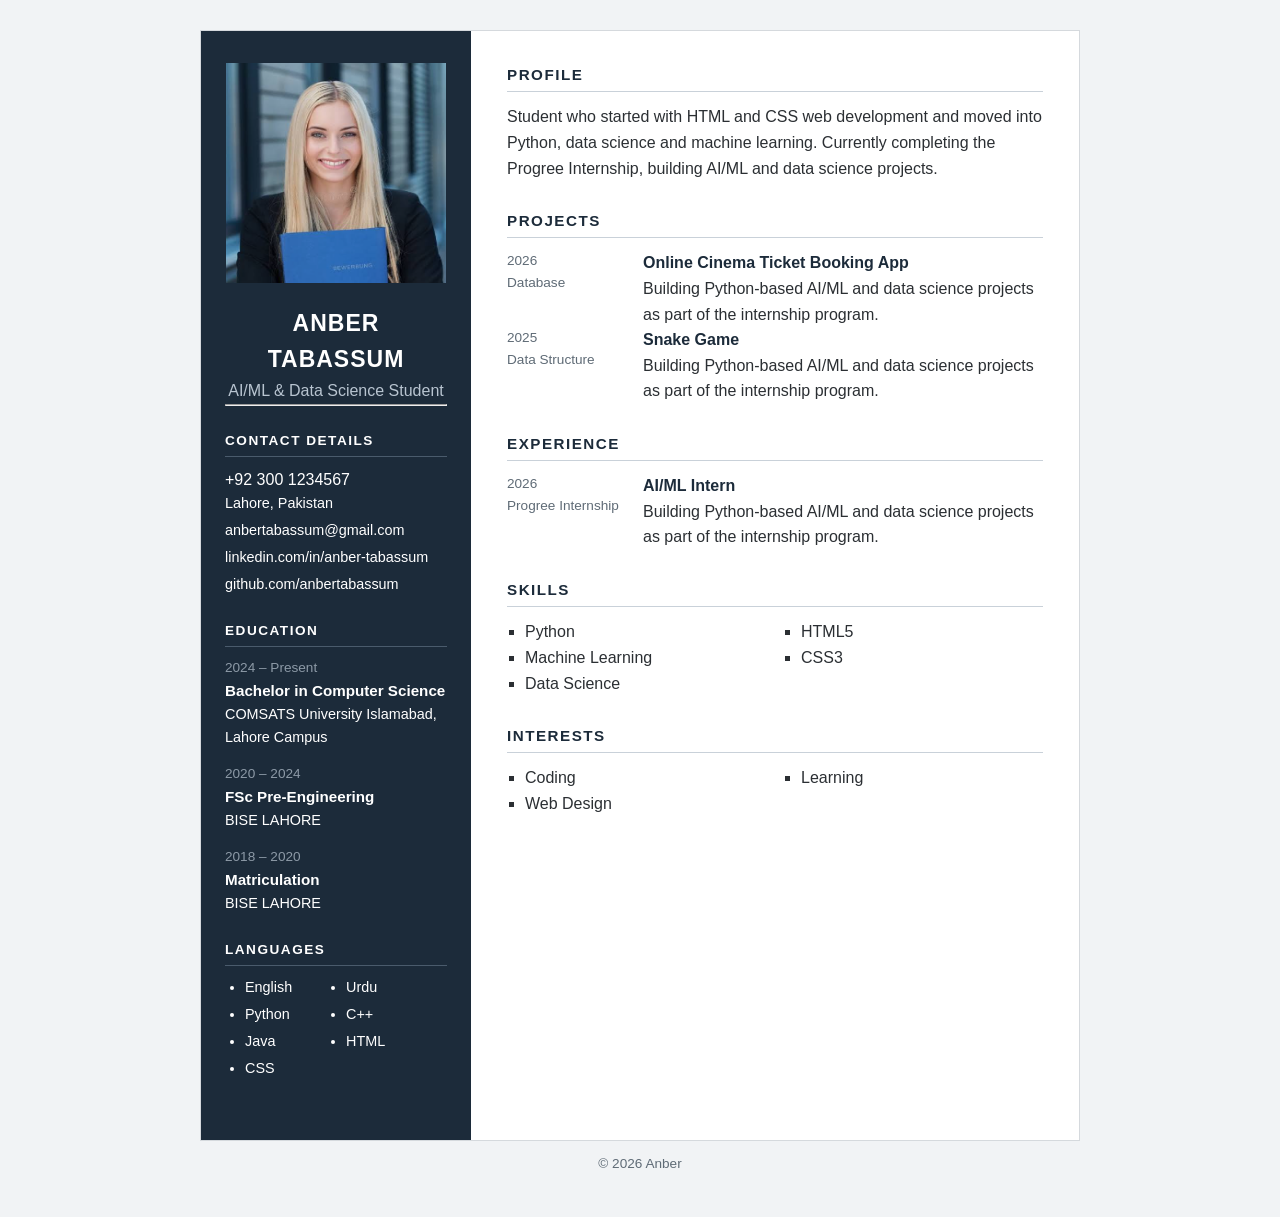
==== Assignment-1/index.html @ 2dcd3a91 "Add files via upload" ====
<!DOCTYPE html>
<html lang="en">
<head>
  <meta charset="UTF-8">
  <meta name="viewport" content="width=device-width, initial-scale=1">
  <title>Anber | CV</title>
  <link rel="stylesheet" href="styles.css">
</head>
<body>

  <div class="cv">

    <aside>
      <header>
        <img src="Capture.PNG" alt="Profile photo of Anber" width="220" height="220">
        <h1>Anber TABASSUM</h1>
        <p>AI/ML &amp; Data Science Student</p>
        <hr>
      </header>

      <section id="contact">
        <h2>Contact Details</h2>
        <ul>
          <p>+92 300 1234567</p>
          <li>Lahore, Pakistan</li>
          <li><a href="anbertabassum@gmail.com">anbertabassum@gmail.com</a></li>
          <li><a href="https://www.linkedin.com/in/anber-tabassum/">linkedin.com/in/anber-tabassum</a></li>
          <li><a href="https://github.com/anbertabassum6">github.com/anbertabassum</a></li>
        </ul>
      </section>

      <section id="education">
        <h2>Education</h2>

        <article>
          <p class="date">2024 – Present</p>
          <h3>Bachelor in Computer Science</h3>
          <p>COMSATS University Islamabad, Lahore Campus</p>
        </article>

        <article>
          <p class="date">2020 – 2024</p>
          <h3>FSc Pre-Engineering</h3>
          <p>BISE LAHORE</p>
        </article>

        <article>
          <p class="date">2018 – 2020</p>
          <h3>Matriculation</h3>
          <p>BISE LAHORE</p>
        </article>
      </section>

      <section id="languages">
        <h2>Languages</h2>
        <ul>
          <li>English</li>
          <li>Urdu</li>
          <li>Python</li>
          <li>C++</li>
          <li>Java</li>
          <li>HTML</li>
          <li>CSS</li>
        </ul>
      </section>
    </aside>

    <main>
      <section id="about">
        <h2>Profile</h2>
        <p>
          Student who started with HTML and CSS web development and moved into
          Python, data science and machine learning. Currently completing the
          Progree Internship, building AI/ML and data science projects.
        </p>
      </section>


      <section id="experience">
        <h2>PROJECTS</h2>

        <article>
          <p class="date">2026<br>Database</p>
          <div>
            <h3>Online Cinema Ticket Booking App</h3>
            <p>
              Building Python-based AI/ML and data science projects as part
              of the internship program.
            </p>
          </div>
        </article>

        <article>
          <p class="date">2025<br>Data Structure</p>
          <div>
            <h3>Snake Game</h3>
            <p>
              Building Python-based AI/ML and data science projects as part
              of the internship program.
            </p>
          </div>
        </article>
      </section>

      <section id="experience">
        <h2>Experience</h2>

        <article>
          <p class="date">2026<br>Progree Internship</p>
          <div>
            <h3>AI/ML Intern</h3>
            <p>
              Building Python-based AI/ML and data science projects as part
              of the internship program.
            </p>
          </div>
        </article>
      </section>

      <section id="skills">
        <h2>Skills</h2>
        <ul>
          <li>Python</li>
          <li>Machine Learning</li>
          <li>Data Science</li>
          <li>HTML5</li>
          <li>CSS3</li>
        </ul>
      </section>

      <section id="interest">
        <h2>Interests</h2>
        <ul>
          <li>Coding</li>
          <li>Web Design</li>
          <li>Learning</li>
        </ul>
      </section>
    </main>

  </div>

  <footer>
    <p>&copy; 2026 Anber</p>
  </footer>

</body>
</html>
---- Assignment-1/styles.css ----
/* Padding and border are included in an element's width */
* {
  box-sizing: border-box;
  margin: 0;
  padding: 0;
}

body {
  font-family: "Segoe UI", Arial, sans-serif;
  line-height: 1.6;
  color: #2b2f33;
  background-color: #f1f3f5;
}

ul {
  list-style: none;
}

/* Two columns: sidebar + main */
.cv {
  display: grid;
  grid-template-columns: 270px 1fr;
  max-width: 880px;
  margin: 30px auto 0;
  background-color: #ffffff;
  border: 1px solid #d5d9dd;
}

/* ---------- Sidebar ---------- */
aside {
  padding: 32px 24px;
  background-color: #1c2b3a;
  color: #ffffff;
}

header {
  margin-bottom: 24px;
  text-align: center;
}

header img {
  margin-bottom: 14px;
}

header h1 {
  font-size: 23px;
  font-weight: 600;
  letter-spacing: 1px;
  text-transform: uppercase;
}

header p {
  color: #b8c4d0;
}

aside section,
nav {
  margin-bottom: 24px;
}

aside h2 {
  margin-bottom: 10px;
  padding-bottom: 4px;
  border-bottom: 1px solid #4a5b6c;
  font-size: 0.85rem;
  letter-spacing: 1.5px;
  text-transform: uppercase;
}

aside li,
aside article p {
  font-size: 0.9rem;
  overflow-wrap: anywhere;
}

aside li {
  margin-bottom: 4px;
}

aside a {
  color: #ffffff;
}

aside article {
  margin-bottom: 14px;
}

aside h3 {
  font-size: 0.95rem;
  font-weight: 600;
}

.date {
  color: #8d9aa7;
  font-size: 0.85rem;
}
 a{
  text-decoration: none;
 }

#languages ul {
  display: flex;
  flex-wrap: wrap;
  padding-left: 20px;
  list-style: disc;
}

#languages li {
  width: 50%;
}
/* ---------- Main ---------- */
main {
  padding: 32px 36px;
}

main section {
  margin-bottom: 28px;
}

main h2 {
  margin-bottom: 12px;
  padding-bottom: 4px;
  border-bottom: 1px solid #c9d1d9;
  color: #1c2b3a;
  font-size: 0.95rem;
  letter-spacing: 1.5px;
  text-transform: uppercase;
}

/* Experience: date on the left, details on the right */
main article {
  display: grid;
  grid-template-columns: 120px 1fr;
  gap: 16px;
}

main h3 {
  font-size: 1rem;
  font-weight: 600;
  color: #1c2b3a;
}

main .date {
  color: #5f6b76;
}

/* Skills and interests: plain two-column lists */
#skills ul,
#interest ul {
  columns: 2;
}

#skills li,
#interest li {
  margin-left: 18px;
  list-style: square;
}

/* ---------- Footer ---------- */
footer {
  max-width: 880px;
  margin: 0 auto 30px;
  padding: 12px;
  text-align: center;
  font-size: 0.85rem;
  color: #5f6b76;
}

/* ---------- Small screens ---------- */
@media (max-width: 700px) {
  .cv {
    grid-template-columns: 1fr;
    margin-top: 0;
  }

  main article {
    grid-template-columns: 1fr;
    gap: 4px;
  }
}
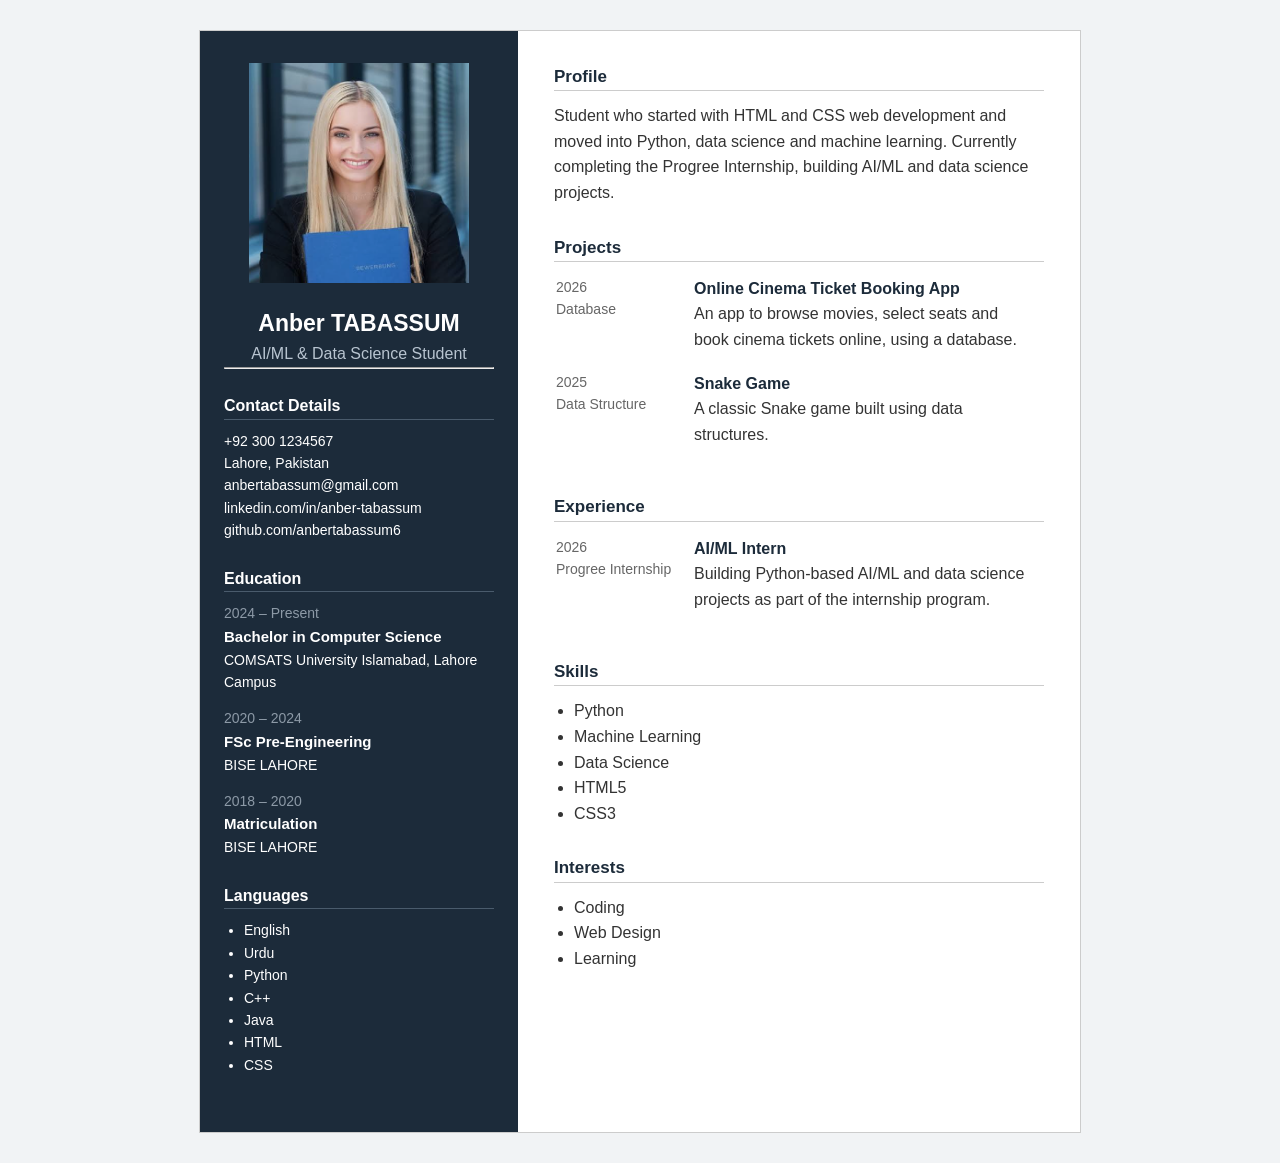
==== commit 0e0253f6: "update the changes" ====
--- a/Assignment-1/index.html
+++ b/Assignment-1/index.html
@@ -21,11 +21,11 @@
       <section id="contact">
         <h2>Contact Details</h2>
         <ul>
-          <p>+92 300 1234567</p>
+          <li>+92 300 1234567</li>
           <li>Lahore, Pakistan</li>
-          <li><a href="anbertabassum@gmail.com">anbertabassum@gmail.com</a></li>
+          <li><a href="mailto:anbertabassum@gmail.com">anbertabassum@gmail.com</a></li>
           <li><a href="https://www.linkedin.com/in/anber-tabassum/">linkedin.com/in/anber-tabassum</a></li>
-          <li><a href="https://github.com/anbertabassum6">github.com/anbertabassum</a></li>
+          <li><a href="https://github.com/anbertabassum6">github.com/anbertabassum6</a></li>
         </ul>
       </section>
 
@@ -75,46 +75,42 @@
         </p>
       </section>
 
+      <section id="projects">
+        <h2>Projects</h2>
 
-      <section id="experience">
-        <h2>PROJECTS</h2>
-
-        <article>
-          <p class="date">2026<br>Database</p>
-          <div>
-            <h3>Online Cinema Ticket Booking App</h3>
-            <p>
-              Building Python-based AI/ML and data science projects as part
-              of the internship program.
-            </p>
-          </div>
-        </article>
-
-        <article>
-          <p class="date">2025<br>Data Structure</p>
-          <div>
-            <h3>Snake Game</h3>
-            <p>
-              Building Python-based AI/ML and data science projects as part
-              of the internship program.
-            </p>
-          </div>
-        </article>
+        <table>
+          <tr>
+            <td class="date">2026<br>Database</td>
+            <td>
+              <h3>Online Cinema Ticket Booking App</h3>
+              <p>An app to browse movies, select seats and book cinema tickets online, using a database.</p>
+            </td>
+          </tr>
+          <tr>
+            <td class="date">2025<br>Data Structure</td>
+            <td>
+              <h3>Snake Game</h3>
+              <p>A classic Snake game built using data structures.</p>
+            </td>
+          </tr>
+        </table>
       </section>
 
       <section id="experience">
         <h2>Experience</h2>
 
-        <article>
-          <p class="date">2026<br>Progree Internship</p>
-          <div>
-            <h3>AI/ML Intern</h3>
-            <p>
-              Building Python-based AI/ML and data science projects as part
-              of the internship program.
-            </p>
-          </div>
-        </article>
+        <table>
+          <tr>
+            <td class="date">2026<br>Progree Internship</td>
+            <td>
+              <h3>AI/ML Intern</h3>
+              <p>
+                Building Python-based AI/ML and data science projects as part
+                of the internship program.
+              </p>
+            </td>
+          </tr>
+        </table>
       </section>
 
       <section id="skills">
@@ -140,9 +136,5 @@
 
   </div>
 
-  <footer>
-    <p>&copy; 2026 Anber</p>
-  </footer>
-
 </body>
 </html>
--- a/Assignment-1/styles.css
+++ b/Assignment-1/styles.css
@@ -1,33 +1,31 @@
-/* Padding and border are included in an element's width */
+/* Remove default spacing from all elements */
 * {
-  box-sizing: border-box;
   margin: 0;
   padding: 0;
 }
 
 body {
-  font-family: "Segoe UI", Arial, sans-serif;
+  font-family: Arial, sans-serif;
   line-height: 1.6;
-  color: #2b2f33;
+  color: #333333;
   background-color: #f1f3f5;
 }
 
-ul {
-  list-style: none;
+a {
+  text-decoration: none;
 }
 
-/* Two columns: sidebar + main */
 .cv {
-  display: grid;
-  grid-template-columns: 270px 1fr;
-  max-width: 880px;
-  margin: 30px auto 0;
+  display: flex;
+  width: 880px;
+  margin: 30px auto;
   background-color: #ffffff;
-  border: 1px solid #d5d9dd;
+  border: 1px solid #cccccc;
 }
 
 /* ---------- Sidebar ---------- */
 aside {
+  width: 270px;
   padding: 32px 24px;
   background-color: #1c2b3a;
   color: #ffffff;
@@ -44,37 +42,25 @@
 
 header h1 {
   font-size: 23px;
-  font-weight: 600;
-  letter-spacing: 1px;
-  text-transform: uppercase;
 }
 
 header p {
   color: #b8c4d0;
 }
 
-aside section,
-nav {
+aside section {
   margin-bottom: 24px;
 }
 
 aside h2 {
   margin-bottom: 10px;
-  padding-bottom: 4px;
   border-bottom: 1px solid #4a5b6c;
-  font-size: 0.85rem;
-  letter-spacing: 1.5px;
-  text-transform: uppercase;
+  font-size: 16px;
 }
 
 aside li,
 aside article p {
-  font-size: 0.9rem;
-  overflow-wrap: anywhere;
-}
-
-aside li {
-  margin-bottom: 4px;
+  font-size: 14px;
 }
 
 aside a {
@@ -86,30 +72,17 @@
 }
 
 aside h3 {
-  font-size: 0.95rem;
-  font-weight: 600;
+  font-size: 15px;
 }
 
 .date {
   color: #8d9aa7;
-  font-size: 0.85rem;
-}
- a{
-  text-decoration: none;
- }
-
-#languages ul {
-  display: flex;
-  flex-wrap: wrap;
-  padding-left: 20px;
-  list-style: disc;
+  font-size: 14px;
 }
 
-#languages li {
-  width: 50%;
-}
 /* ---------- Main ---------- */
 main {
+  flex: 1;
   padding: 32px 36px;
 }
 
@@ -119,62 +92,40 @@
 
 main h2 {
   margin-bottom: 12px;
-  padding-bottom: 4px;
-  border-bottom: 1px solid #c9d1d9;
+  border-bottom: 1px solid #cccccc;
   color: #1c2b3a;
-  font-size: 0.95rem;
-  letter-spacing: 1.5px;
-  text-transform: uppercase;
-}
-
-/* Experience: date on the left, details on the right */
-main article {
-  display: grid;
-  grid-template-columns: 120px 1fr;
-  gap: 16px;
+  font-size: 17px;
 }
 
 main h3 {
-  font-size: 1rem;
-  font-weight: 600;
+  font-size: 16px;
   color: #1c2b3a;
 }
 
 main .date {
-  color: #5f6b76;
+  color: #666666;
 }
 
-/* Skills and interests: plain two-column lists */
+table {
+  width: 100%;
+}
+
+td {
+  vertical-align: top;
+  padding: 0 16px 16px 0;
+}
+
+td.date {
+  width: 120px;
+}
+
+ul {
+  list-style: none;
+}
+
+#languages ul,
 #skills ul,
 #interest ul {
-  columns: 2;
-}
-
-#skills li,
-#interest li {
-  margin-left: 18px;
-  list-style: square;
-}
-
-/* ---------- Footer ---------- */
-footer {
-  max-width: 880px;
-  margin: 0 auto 30px;
-  padding: 12px;
-  text-align: center;
-  font-size: 0.85rem;
-  color: #5f6b76;
-}
-
-/* ---------- Small screens ---------- */
-@media (max-width: 700px) {
-  .cv {
-    grid-template-columns: 1fr;
-    margin-top: 0;
-  }
-
-  main article {
-    grid-template-columns: 1fr;
-    gap: 4px;
-  }
+  padding-left: 20px;
+  list-style: disc;
 }
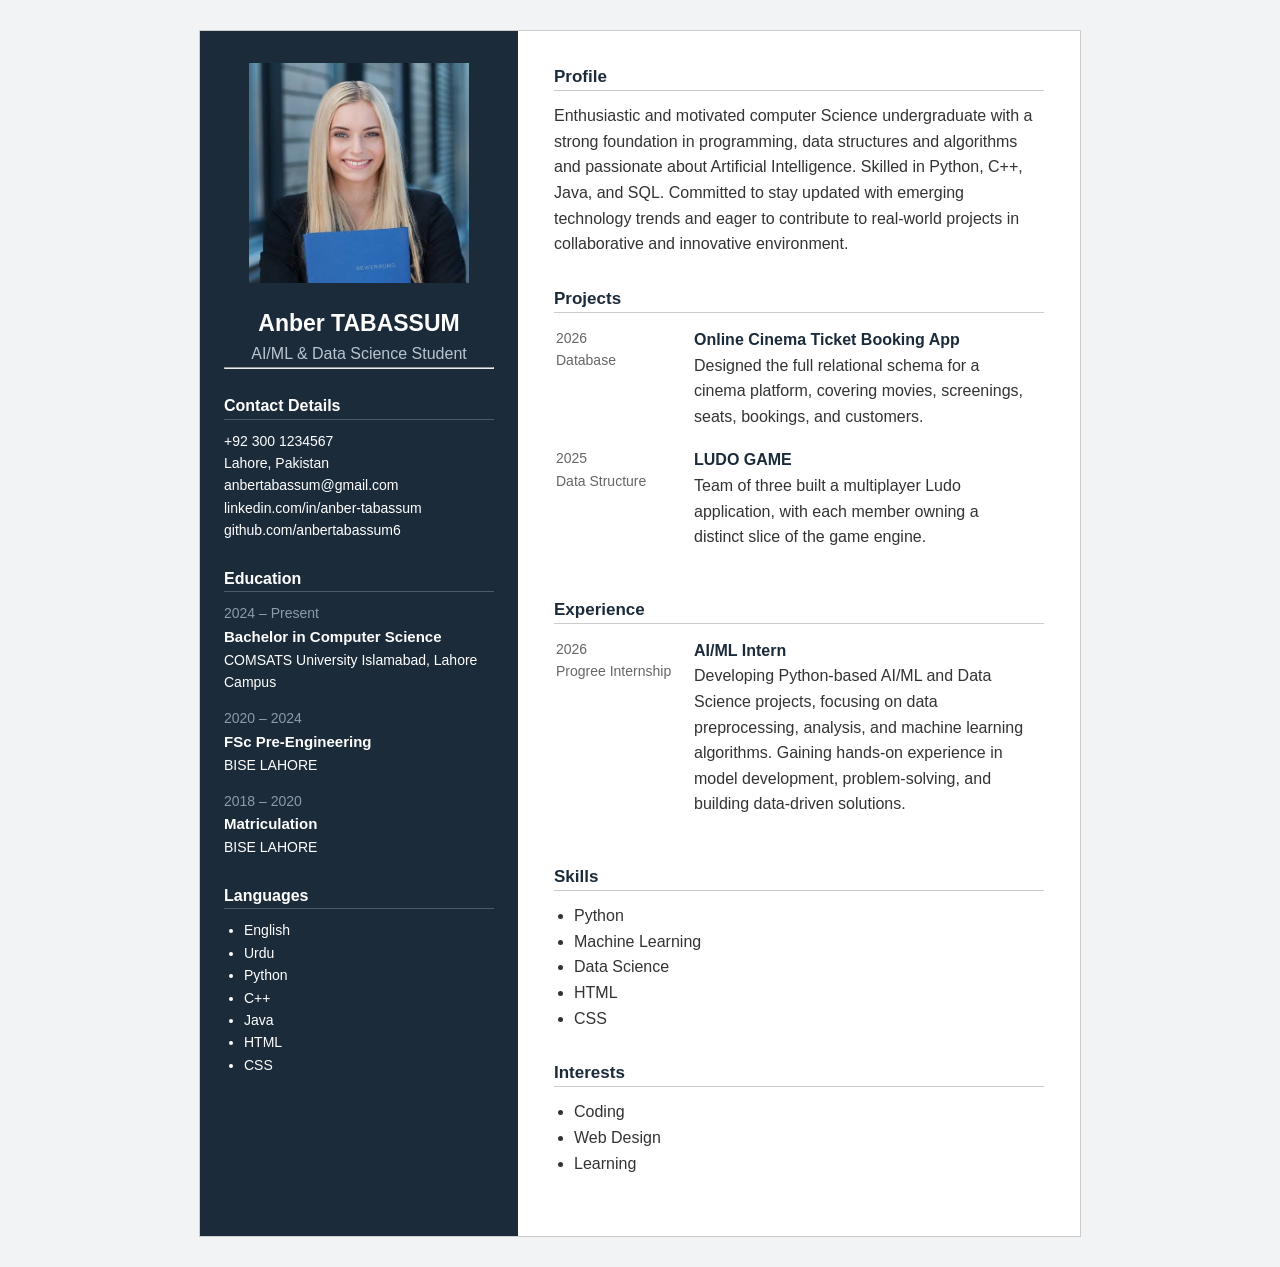
==== commit e32adb78: "update" ====
--- a/Assignment-1/index.html
+++ b/Assignment-1/index.html
@@ -69,9 +69,7 @@
       <section id="about">
         <h2>Profile</h2>
         <p>
-          Student who started with HTML and CSS web development and moved into
-          Python, data science and machine learning. Currently completing the
-          Progree Internship, building AI/ML and data science projects.
+          Enthusiastic and motivated computer Science undergraduate with a strong foundation in programming, data structures and algorithms and passionate about Artificial Intelligence. Skilled in Python, C++, Java, and SQL. Committed to stay updated with emerging technology trends and eager to contribute to real-world projects in collaborative and innovative environment.
         </p>
       </section>
 
@@ -83,14 +81,14 @@
             <td class="date">2026<br>Database</td>
             <td>
               <h3>Online Cinema Ticket Booking App</h3>
-              <p>An app to browse movies, select seats and book cinema tickets online, using a database.</p>
+              <p>Designed the full relational schema for a cinema platform, covering movies, screenings, seats, bookings, and customers.</p>
             </td>
           </tr>
           <tr>
             <td class="date">2025<br>Data Structure</td>
             <td>
-              <h3>Snake Game</h3>
-              <p>A classic Snake game built using data structures.</p>
+              <h3>LUDO GAME  </h3>
+              <p>Team of three built a multiplayer Ludo application, with each member owning a distinct slice of the game engine.</p>
             </td>
           </tr>
         </table>
@@ -105,8 +103,7 @@
             <td>
               <h3>AI/ML Intern</h3>
               <p>
-                Building Python-based AI/ML and data science projects as part
-                of the internship program.
+                Developing Python-based AI/ML and Data Science projects, focusing on data preprocessing, analysis, and machine learning algorithms. Gaining hands-on experience in model development, problem-solving, and building data-driven solutions.
               </p>
             </td>
           </tr>
@@ -119,8 +116,8 @@
           <li>Python</li>
           <li>Machine Learning</li>
           <li>Data Science</li>
-          <li>HTML5</li>
-          <li>CSS3</li>
+          <li>HTML</li>
+          <li>CSS</li>
         </ul>
       </section>
 
